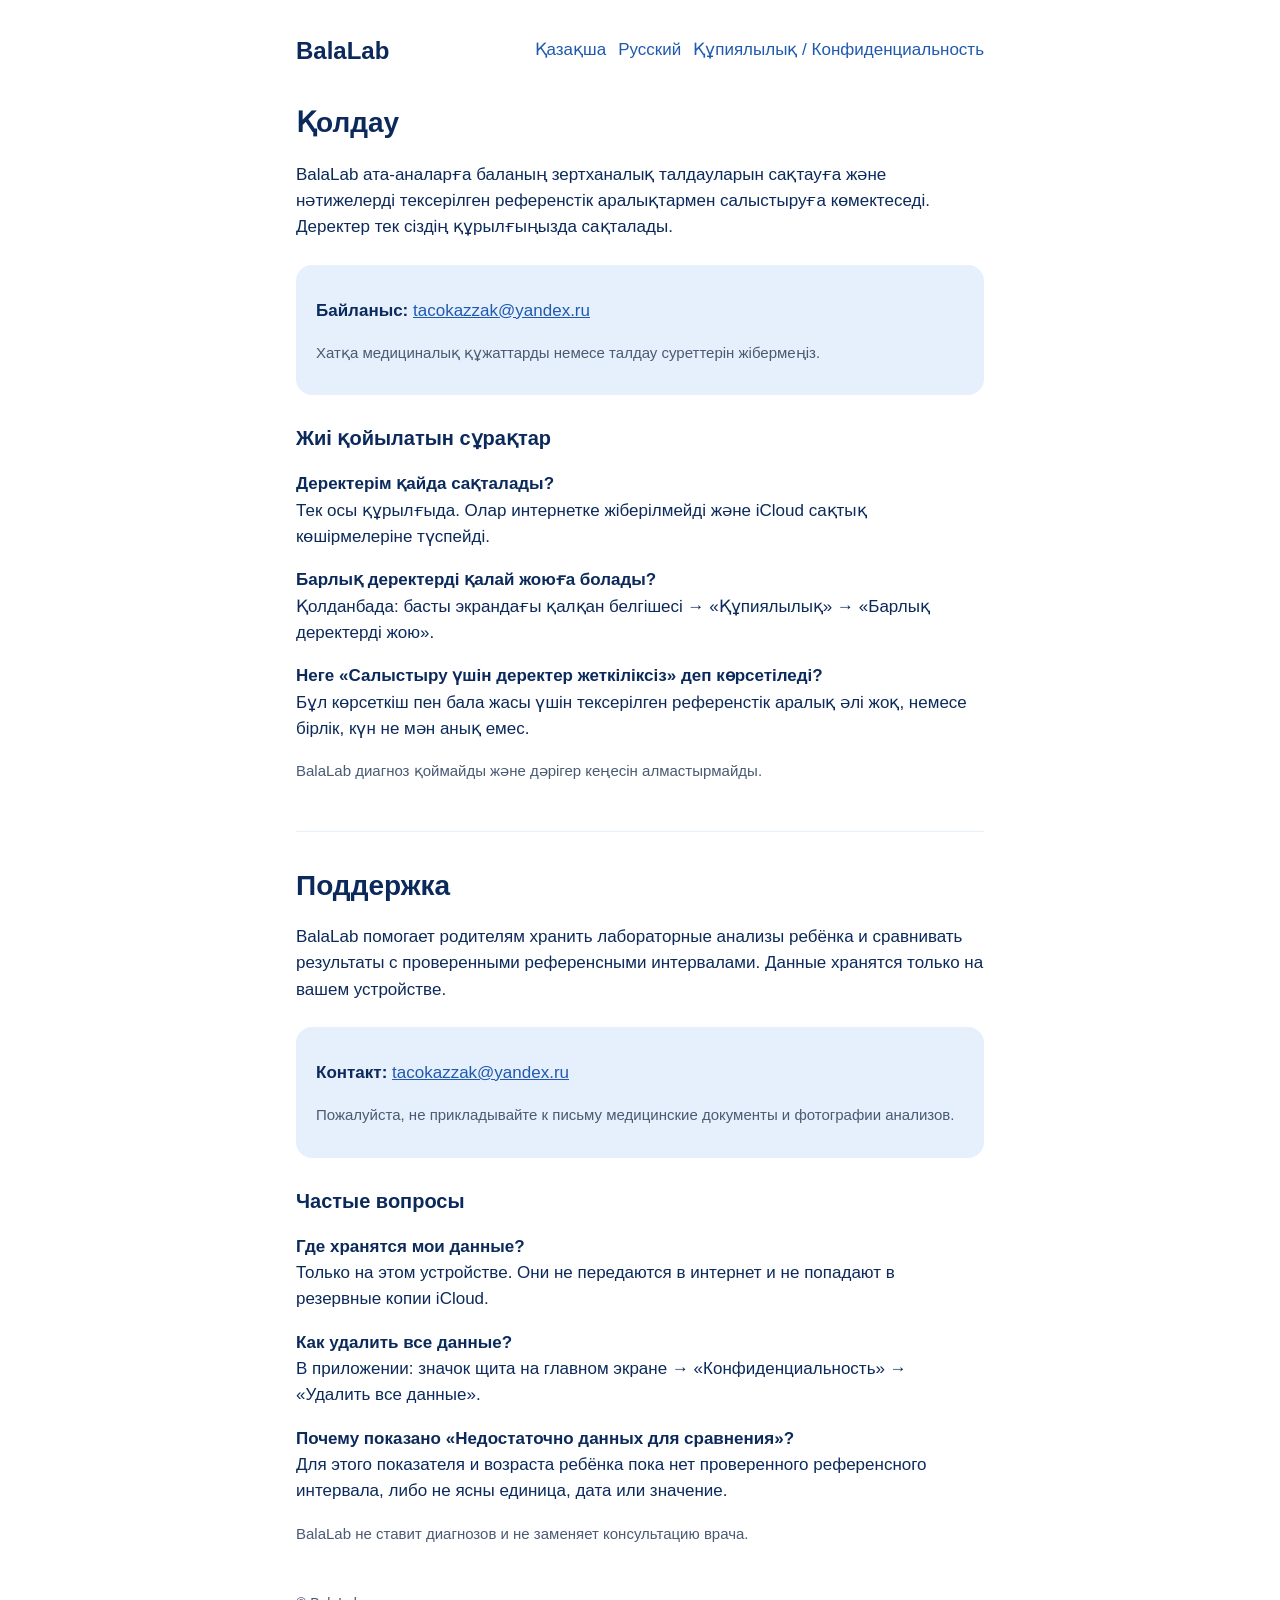
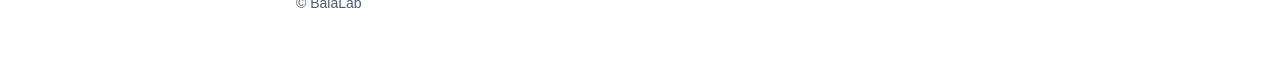
==== index.html @ 28742585 "Publish BalaLab support and privacy pages" ====
<!doctype html>
<html lang="kk">
<head>
  <meta charset="utf-8">
  <meta name="viewport" content="width=device-width, initial-scale=1">
  <title>BalaLab — қолдау / поддержка</title>
  <meta name="description" content="BalaLab: баланың талдаулары — түсінікті. Анализы ребёнка — понятно.">
  <link rel="stylesheet" href="style.css">
</head>
<body>
<main>
  <header>
    <a class="brand" href="index.html">BalaLab</a>
    <nav><a href="#kk">Қазақша</a><a href="#ru">Русский</a><a href="privacy.html">Құпиялылық / Конфиденциальность</a></nav>
  </header>

  <section id="kk">
    <h1>Қолдау</h1>
    <p>BalaLab ата-аналарға баланың зертханалық талдауларын сақтауға және нәтижелерді тексерілген референстік аралықтармен салыстыруға көмектеседі. Деректер тек сіздің құрылғыңызда сақталады.</p>
    <div class="card">
      <p><strong>Байланыс:</strong> <a href="mailto:tacokazzak@yandex.ru">tacokazzak@yandex.ru</a></p>
      <p class="muted">Хатқа медициналық құжаттарды немесе талдау суреттерін жібермеңіз.</p>
    </div>
    <h2>Жиі қойылатын сұрақтар</h2>
    <p><strong>Деректерім қайда сақталады?</strong><br>Тек осы құрылғыда. Олар интернетке жіберілмейді және iCloud сақтық көшірмелеріне түспейді.</p>
    <p><strong>Барлық деректерді қалай жоюға болады?</strong><br>Қолданбада: басты экрандағы қалқан белгішесі → «Құпиялылық» → «Барлық деректерді жою».</p>
    <p><strong>Неге «Салыстыру үшін деректер жеткіліксіз» деп көрсетіледі?</strong><br>Бұл көрсеткіш пен бала жасы үшін тексерілген референстік аралық әлі жоқ, немесе бірлік, күн не мән анық емес.</p>
    <p class="muted">BalaLab диагноз қоймайды және дәрігер кеңесін алмастырмайды.</p>
  </section>

  <section id="ru" lang="ru">
    <h1>Поддержка</h1>
    <p>BalaLab помогает родителям хранить лабораторные анализы ребёнка и сравнивать результаты с проверенными референсными интервалами. Данные хранятся только на вашем устройстве.</p>
    <div class="card">
      <p><strong>Контакт:</strong> <a href="mailto:tacokazzak@yandex.ru">tacokazzak@yandex.ru</a></p>
      <p class="muted">Пожалуйста, не прикладывайте к письму медицинские документы и фотографии анализов.</p>
    </div>
    <h2>Частые вопросы</h2>
    <p><strong>Где хранятся мои данные?</strong><br>Только на этом устройстве. Они не передаются в интернет и не попадают в резервные копии iCloud.</p>
    <p><strong>Как удалить все данные?</strong><br>В приложении: значок щита на главном экране → «Конфиденциальность» → «Удалить все данные».</p>
    <p><strong>Почему показано «Недостаточно данных для сравнения»?</strong><br>Для этого показателя и возраста ребёнка пока нет проверенного референсного интервала, либо не ясны единица, дата или значение.</p>
    <p class="muted">BalaLab не ставит диагнозов и не заменяет консультацию врача.</p>
  </section>

  <footer>© BalaLab</footer>
</main>
</body>
</html>
---- style.css ----
:root {
  --bg: #ffffff;
  --text: #0b2a5b;
  --muted: #4a5a73;
  --accent: #1f5ab0;
  --soft: #e6f0fc;
}
@media (prefers-color-scheme: dark) {
  :root { --bg: #0b1424; --text: #e6f0fc; --muted: #a9b8cf; --accent: #6fa8f5; --soft: #13233d; }
}
* { box-sizing: border-box; }
body {
  margin: 0;
  background: var(--bg);
  color: var(--text);
  font: 17px/1.55 -apple-system, BlinkMacSystemFont, "Segoe UI", Roboto, Arial, sans-serif;
}
main { max-width: 720px; margin: 0 auto; padding: 32px 16px 64px; }
header { display: flex; align-items: center; justify-content: space-between; gap: 16px; flex-wrap: wrap; }
.brand { font-weight: 700; font-size: 24px; color: var(--text); text-decoration: none; }
nav a { color: var(--accent); margin-left: 12px; text-decoration: none; }
nav a:first-child { margin-left: 0; }
h1 { font-size: 28px; margin: 32px 0 8px; }
h2 { font-size: 20px; margin: 28px 0 8px; }
p, li { color: var(--text); }
.muted { color: var(--muted); font-size: 15px; }
.card { background: var(--soft); border-radius: 16px; padding: 16px 20px; margin: 24px 0; }
section + section { border-top: 1px solid var(--soft); margin-top: 48px; }
a { color: var(--accent); }
footer { margin-top: 48px; color: var(--muted); font-size: 14px; }
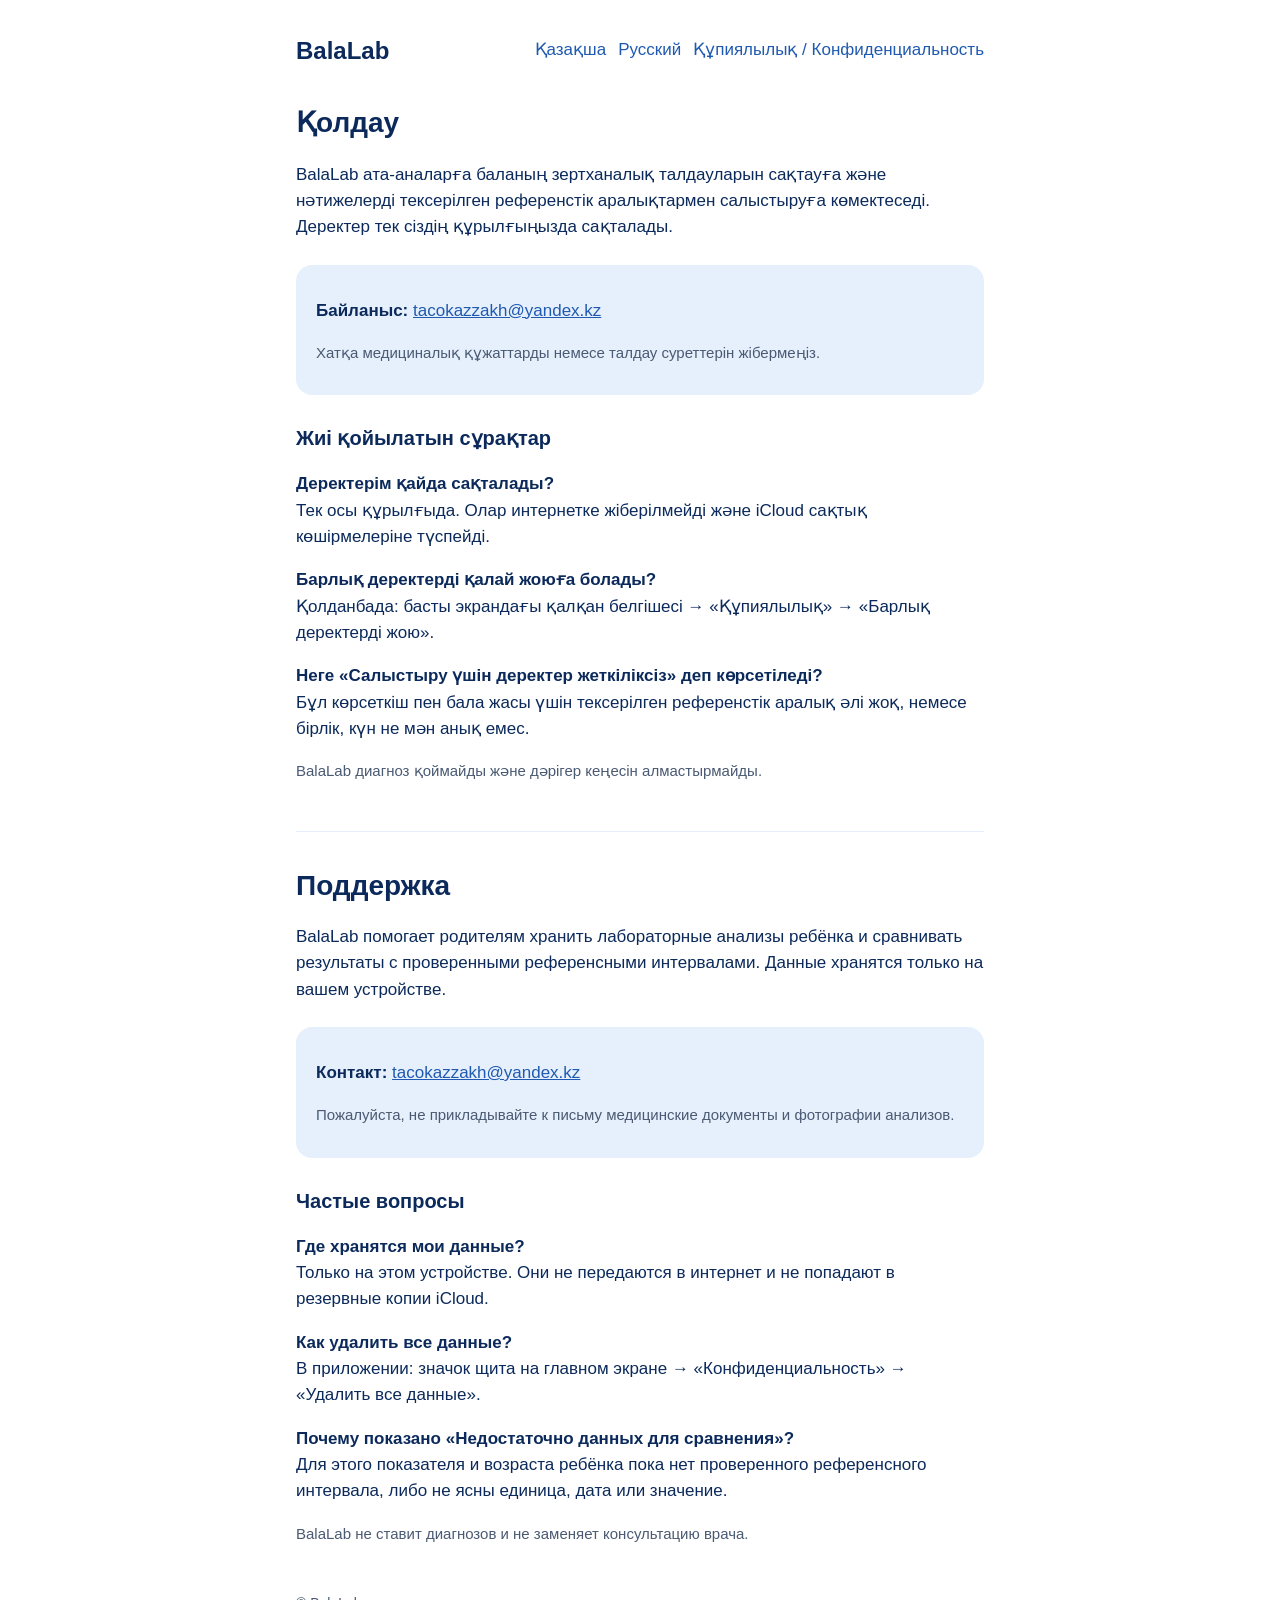
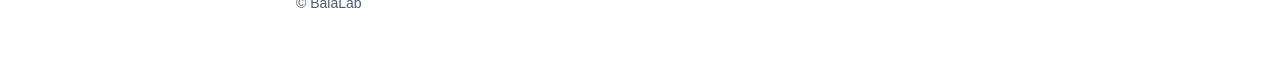
==== commit d064aa26: "Fix the support e-mail address Co-Authored-By: Claude Opus 5.5 <noreply@anthropic.com>" ====
--- a/index.html
+++ b/index.html
@@ -18,7 +18,7 @@
     <h1>Қолдау</h1>
     <p>BalaLab ата-аналарға баланың зертханалық талдауларын сақтауға және нәтижелерді тексерілген референстік аралықтармен салыстыруға көмектеседі. Деректер тек сіздің құрылғыңызда сақталады.</p>
     <div class="card">
-      <p><strong>Байланыс:</strong> <a href="mailto:tacokazzak@yandex.ru">tacokazzak@yandex.ru</a></p>
+      <p><strong>Байланыс:</strong> <a href="mailto:tacokazzakh@yandex.kz">tacokazzakh@yandex.kz</a></p>
       <p class="muted">Хатқа медициналық құжаттарды немесе талдау суреттерін жібермеңіз.</p>
     </div>
     <h2>Жиі қойылатын сұрақтар</h2>
@@ -32,7 +32,7 @@
     <h1>Поддержка</h1>
     <p>BalaLab помогает родителям хранить лабораторные анализы ребёнка и сравнивать результаты с проверенными референсными интервалами. Данные хранятся только на вашем устройстве.</p>
     <div class="card">
-      <p><strong>Контакт:</strong> <a href="mailto:tacokazzak@yandex.ru">tacokazzak@yandex.ru</a></p>
+      <p><strong>Контакт:</strong> <a href="mailto:tacokazzakh@yandex.kz">tacokazzakh@yandex.kz</a></p>
       <p class="muted">Пожалуйста, не прикладывайте к письму медицинские документы и фотографии анализов.</p>
     </div>
     <h2>Частые вопросы</h2>
